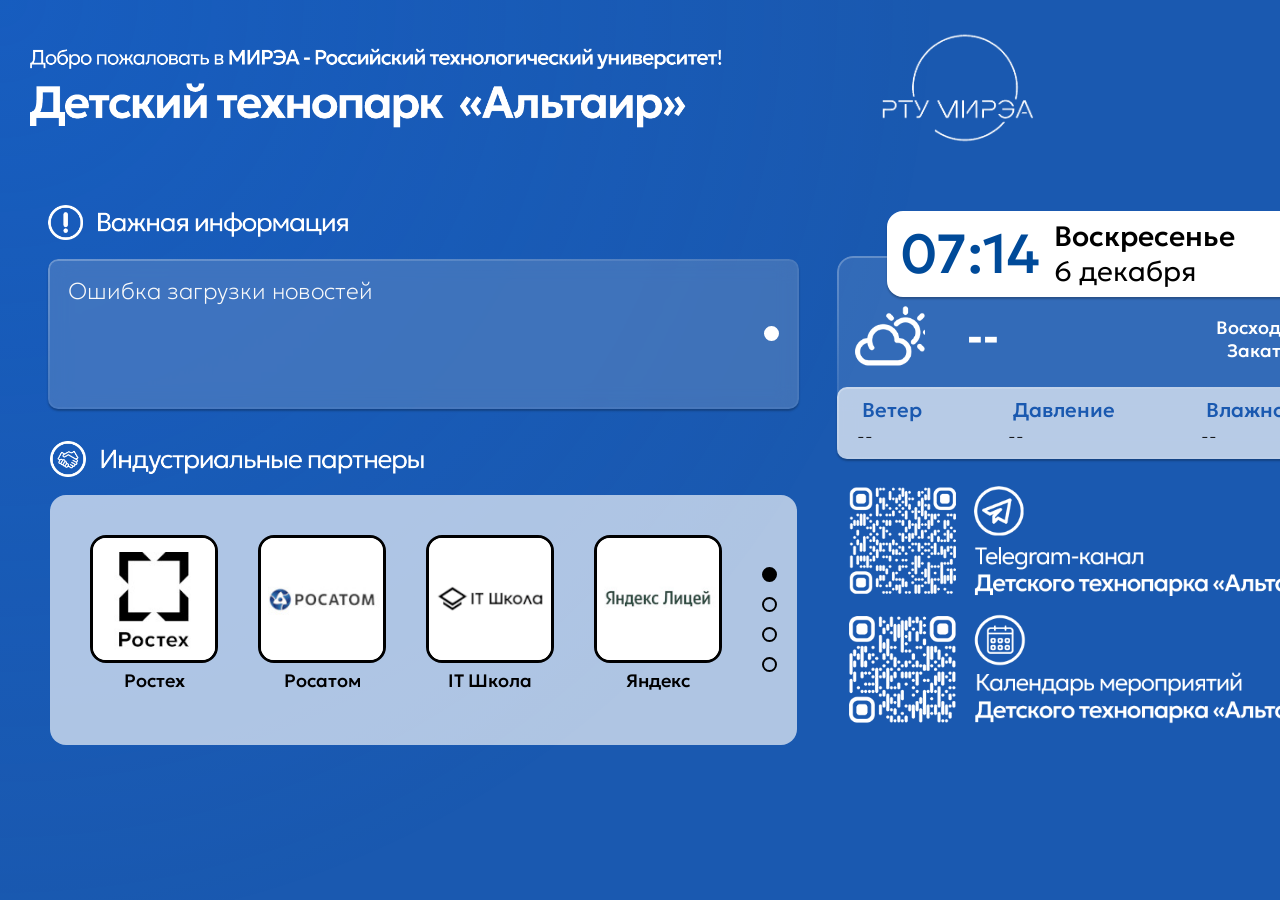
==== pages/partners/index.html @ 60ce4977 "first" ====
<!DOCTYPE html>
<html lang="ru">
<head>
    <meta charset="UTF-8" />
    <title>Детский технопарк «Альтаир»</title>
    <link rel="stylesheet" href="style.css" />
</head>
<body>
    <div class="bg-word"></div>

    <div class="page">
        <div class="header">
            <div class="header-left" id="mainTitleCard">
                <img class="header-name" src="./img/header-head.png" alt="Заголовок красивый" />
                <img class="header-logo" src="./img/logo.png"/>
            </div>
        </div>
        <div class="main-blocks">

        <div class="row-style">
            <div class="news-block">
                <div class="news-title">
                    <img src="./img/header-info.png" alt="Партнёры" />
                </div>
                <div class="news-card" id="newsCard">
                    <div class="news-content" id="newsAnimationContainer">
                        <h3 class="news-card-title" id="newsTitle">Загрузка новостей...</h3>
                    </div>
                    <div class="news-slider-dots" id="newsSliderDots">
                        
                    </div>
                </div>
            </div>

            <div class="partners-block">
                <div class="partners-header">
                    <img src="./img/header-partners.png" alt="Партнёры" />
                </div>

                <div class="partners-slider" id="partnersSlider">
                    <div class="partners-content">
                        <div class="partners-track" id="partnersTrack"></div>
                        <div class="slider-dots" id="sliderDots"></div>
                    </div>
                </div>
            </div>
        </div>

        <div class="main-zone">
            <div class="weather-time-wrapper">
                <div class="time-card">
                    <div class="time-big" id="time">10:30</div>
                    <div class="time-date">
                        <div class="time-weekday" id="weekdayText">Понедельник</div>
                        <div class="time-fulldate" id="fulldate">24 ноября</div>
                    </div>
                </div>

                <div class="weather-card">
                    <div class="weather-main-row">
                        <div class="weather-icon">
                            <img src="./img/weather-icon.png" alt="Погода" />
                        </div>
                        <div class="weather-main">
                            <div class="weather-temp" id="weather-temp">--</div>
                            <div class="weather-feel" id="weather-feel"></div>
                        </div>
                        <div class="sun-block">
                            <div class="sun-row">
                                Восход:
                                <span class="sun-time" id="sunrise">--:--</span>
                            </div>
                            <div class="sun-row">
                                Закат:
                                <span class="sun-time" id="sunset">--:--</span>
                            </div>
                        </div>
                    </div>
                  
                </div>
                <div class="weather-footer">
                        <div class="weather-item">
                            <b>Ветер</b><br />
                            <span id="weather-wind">--</span>
                        </div>
                        <div class="weather-item">
                            <b>Давление</b><br />
                            <span id="weather-pressure">--</span>
                        </div>
                        <div class="weather-item">
                            <b>Влажность</b><br />
                            <span id="weather-humidity">--</span>
                        </div>
                    </div>
            </div>

            <div class="qr-stack">
                <img src="./img/QR-код-тг.png" alt="QR Telegram" class="qr-img">
                <img src="./img/QR-коды-сайт.png" alt="QR Сайт" class="qr-img">
            </div>
        </div>
        </div>
    </div>

    <div class="modal-bg" id="modal-bg">
        <div class="modal-window">
            <span class="modal-close" id="modal-close">&times;</span>
            <div class="modal-title" id="modal-title"></div>
            <div class="modal-text" id="modal-text"></div>
        </div>
    </div>

    <script src="script.js"></script>
    <script src="newsParser.js"></script>
</body>
</html>
---- pages/partners/style.css ----
/* @font-face {
    font-family: "AltairDisplay";
    src: url("./fonts/AltairDisplay.woff2") format("woff2"),
         url("./fonts/AltairDisplay.woff") format("woff");
    font-weight: normal;
    font-style: normal;
} */
 @font-face {
    font-family: "Geologica Cursive";
    src: url("./fonts/Geologica_Cursive-Thin.ttf") format("truetype");
    font-weight: 100;
}

@font-face {
    font-family: "Geologica Cursive";
    src: url("./fonts/Geologica_Cursive-Light.ttf") format("truetype");
    font-weight: 200;
}

 @font-face {
    font-family: "Geologica Cursive";
    src: url("./fonts/Geologica_Cursive-Medium.ttf") format("truetype");
    font-weight:500;
 }

 @font-face {
    font-family: "Geologica Cursive";
    src: url("./fonts/Geologica_Cursive-Bold.ttf") format("truetype");
    font-weight:700;
 }

*,
*::before,
*::after {
    box-sizing: border-box;
}

body {
    margin: 0;
    padding: 0;
    /* font-family: "AltairDisplay", system-ui, -apple-system, BlinkMacSystemFont,
        "Segoe UI", sans-serif; */
    font-family: 'Geologica Cursive';
    background: #1a59b0;
    color: #ffffff;
}

.bg-word {
    position: fixed;
    inset: 0;
    background: radial-gradient(circle at top left, #0d6efd33, transparent 60%);
    pointer-events: none;
    z-index: 0;
}

.page {
    position: relative;
    z-index: 1;
    max-width: 1366px;
    margin: 0 auto;
    padding: 20px 30px 30px;
}

.header {
    display: grid;
    grid-template-columns: 1fr;
    margin-bottom: 10px;
}

.header-left {
    display: flex;
    align-items: center;
}

.header-name {
    width: auto;
    max-width: 65vw;
    margin-bottom: 10px;
}
.header-logo {
    width: auto;
    max-width: 15vw;
    margin-bottom: 10px;
}

.main-blocks {
    display: flex;
    flex-direction: row;
    gap:20px;
}

.row-style {
    display: flex;
    flex-direction: column;
    margin: 15px 0 20px;
    align-items: stretch;
    height:fit-content;
}

.header-right {
    display: flex;
    align-items: stretch;
}

.weather-time-wrapper {
    position: relative;
    width: 100%;
    padding-top: 18px;
    margin-top: 5%;
    background: #ffffff1c;
    border-radius: 16px;
}

/*Glassmorphism border*/
.weather-time-wrapper::before {
    content: '';
    position: absolute;
    top: 0;
    left: 0;
    right: 0;
    bottom: 0;
    border-radius: 16px;
    padding: 2px;
    background: linear-gradient(170deg, rgba(255, 255, 255, 0.25) 0%, rgba(255, 255, 255, 0.05) 50%);
    -webkit-mask: 
        linear-gradient(#fff 0 0) content-box, 
        linear-gradient(#fff 0 0);
    -webkit-mask-composite: xor;
    mask-composite: exclude;
    pointer-events: none;
}

.time-card {
    position: absolute;
    width: 90%;
    top: -45px;
    right: 0;
    background: #ffffff;
    color: #004a99;
    border-radius: 16px;
    padding: 5px 10px;
    display: flex;
    align-items: center;
    text-align: center;
    gap: 14px;
    border: 3px solid #ffffff;
    box-shadow: 0px 2px 2px rgba(0, 0, 0, 0.25);
    z-index: 2;
}

.time-big {
    font-size: 55px;
    font-weight: 500;
}

.time-date {
    text-align: left;
    color: #000;
}

.time-weekday {
    font-size: 28px;
    font-weight: 500;
}

.time-fulldate {
    font-size: 28px;
    font-weight: 200;
    text-align: left;
}

.weather-card {
    color: #fff;
    padding: 32px 18px 14px;
    display: flex;
    flex-direction: column;
    gap: 10px;
    position: relative;
    z-index: 1;
    text-align: center;
}

.weather-main-row {
    display: grid;
    grid-template-columns: auto 1fr auto;
    gap: 12px;
    align-items: center;
}

.weather-icon img {
    width: 70px;
}

.weather-main {
    display: flex;
    flex-direction: column;
    gap: 4px;
}

.weather-temp {
    text-align: left;
    padding-left:30px;
    font-size: 40px;
    font-weight: 700;
}

.weather-feel {
    text-align: left;
    padding-left:30px;
    font-size: 18px;
    font-weight: 200;
}

.weather-desc {
    text-align: left;
    padding-left:30px;
    font-size: 14px;
}

.sun-block {
    text-align: right;
    font-size: 18px;
    font-weight: 500;
}

.sun-time {
    font-weight: 100;
}

.weather-footer {
    display: flex;
    justify-content: space-between;
    gap: 10px;
    font-size: 20px;
    background: rgba(255, 255, 255, 0.65);
    color: #000;
    box-shadow: 0px 2px 2px rgba(0, 0, 0, 0.25);
    border-radius: 10px;
    /*Glassmorphism*/
    backdrop-filter: blur(10px);
    -webkit-backdrop-filter: blur(10px);
    padding:10px 20px;
}

/*Glassmorphism border*/
.weather-footer::before {
    content: '';
    position: absolute;
    top: 0;
    left: 0;
    right: 0;
    bottom: 0;
    border-radius: 10px;
    padding: 2px;
    font-weight: 500;
    background: linear-gradient(170deg, rgba(255, 255, 255, 0.25) 0%, rgba(255, 255, 255, 0.05) 50%);
    -webkit-mask: 
        linear-gradient(#fff 0 0) content-box, 
        linear-gradient(#fff 0 0);
    -webkit-mask-composite: xor;
    mask-composite: exclude;
    pointer-events: none;
}

.weather-item b {
    color: rgba(26, 89, 176, 1);
    margin: 5px;
    font-weight: 500;
}

.weather-item span {
   font-weight: 100;
}

/* Блок новостей слева */
.news-block {
    border-radius: 18px;
    padding: 14px 18px 16px;
    color: #ffffff;
    display: flex;
    flex-direction: column;
}

.news-content {
    width:100%;
    height:150px;
    display:flex;
    flex-direction: column;
    padding: 18px 20px 16px;
}

/* Стиль к точкам-слайдерам */
.news-slider-dots {
    display: flex;
    flex-direction: column;
    align-self:center;
    align-items: center;
    justify-content: center;
    gap: 15px;
    padding: 20px 20px 20px 0;
}

.news-slider-dot {
    width: 15px;
    height: 15px;
    border-radius: 50%;
    border: 2px solid #fff;
    background-color: #1A59B0;
    cursor: pointer;
    transition: all 0.3s ease;
    position: relative;
}

.news-slider-dot.active {
    background-color: #fff;
    border-color: #fff;
}

.news-slider-dot:hover {
    border-color: #f5f5f5;
}

.news-slider-dot.active:hover {
    background-color: #f5f5f5;
}

.news-title {
    font-size: 32px;
    font-weight: 100;
    margin-bottom: 10px;
}

.news-title img {
    max-width: 40%;
    height: auto;
}

/* Карточка новости */
.news-card {
    background: rgb(212, 212, 212, 0.2);
    
    color: #FAFAFA;
    overflow: hidden;
    display: flex;
    flex-direction: row;
    box-shadow: 0px 2px 2px rgba(0, 0, 0, 0.25);
    border-radius: 10px;
    /*Glassmorphism*/
    backdrop-filter: blur(10px);
    -webkit-backdrop-filter: blur(10px);
}

/*Glassmorphism border*/
.news-card::before {
    content: '';
    position: absolute;
    top: 0;
    left: 0;
    right: 0;
    bottom: 0;
    border-radius: 10px;
    padding: 2px;
    background: linear-gradient(170deg, rgba(255, 255, 255, 0.25) 0%, rgba(255, 255, 255, 0.05) 50%);
    -webkit-mask: 
        linear-gradient(#fff 0 0) content-box, 
        linear-gradient(#fff 0 0);
    -webkit-mask-composite: xor;
    mask-composite: exclude;
    pointer-events: none;
}


.news-card-image img {
    width: 100%;
    height: auto;
    display: block;
}

.news-card-body {
    padding: 18px 20px 16px;
}

.news-card-title {
    margin: 0 0 10px;
    font-size: 23px;
    font-weight: 100;
}

.news-card-date {
    font-size: 14px;
    color: #757575;
    margin-bottom: 14px;
}

.news-card-btn {
    display: inline-block;
    padding: 6px 14px;
    border-radius: 18px;
    background: #e6f1ff;
    color: #0057b8;
    font-size: 14px;
    text-decoration: none;
}

/* Партнёры + QR */
.main-zone {
    margin-top: 55px;
    gap:15px;
    display: flex;
    flex-direction: column;
    grid-template-columns: 2fr 1.1fr;
    
}

.partners-block {
    border-radius: 18px;
    padding: 16px 20px 18px;
    display: flex;
    flex-direction: column;
    gap: 14px;
    flex: 0 0 30%;
}

.partners-header img {
    max-width: 50%;
    height: auto;
}

.partners-slider {
    overflow: hidden;
    position: relative;
    height:250px;
    border-radius: 16px;
    background: rgba(255, 255, 255, 0.65);
}

.partners-content {
    display: flex;
    align-items: flex-start;
    gap: 30px;
    position: relative;
    height: 100%;
}

.slider-dots {
    display: flex;
    flex-direction: column;
    align-self:center;
    align-items: center;
    justify-content: center;
    gap: 15px;
    padding: 20px 20px 20px 0;
}

.slider-dot {
    width: 15px;
    height: 15px;
    border-radius: 50%;
    border: 2px solid #000;
    background-color: transparent;
    cursor: pointer;
    transition: all 0.3s ease;
    position: relative;
}

.slider-dot.active {
    background-color: #000;
    border-color: #000;
}

.slider-dot:hover {
    border-color: #333;
}

.slider-dot.active:hover {
    background-color: #333;
}

.partners-track {
    flex:1;
    display: flex;
    flex-direction: column;
    gap: 14px;
    padding: 10px 0;
}

.partners-track:hover {
    animation-play-state: paused;
}

.partners-row {
    display: flex;
    justify-content: center;
    align-items: center;
    max-width: 730px;
    gap: 20px;
    padding: 0 0 0 30px;
    flex-wrap: nowrap;
}

/* Пустая ячейка */
.partner-cell.empty-cell {
    cursor: default;
}

.partner-cell.empty-cell:hover {
    transform: none;
}

.empty-placeholder {
    width: 8em;
}

.partner-cell {
    flex: 0 0 22%;
    max-width: max-content;
    height: auto;
    padding: 30px 10px;
    text-align: center;
    cursor: pointer;
    color: #000;
    display: flex;
    flex-direction: column;
    justify-content: space-between;
    transition: transform 0.15s ease, box-shadow 0.15s ease;
}

.partner-cell img {
    background-color: #fff;
    /* max-width: 100%;
    max-height: 70px; */
    align-self:center;
    width: 8em;
    height: 8em;
    border: 3px solid transparent;
    border-color: #000;
    border-radius: 16px;
    object-fit: contain;
    margin-bottom: 6px;
}

.partner-name {
    text-align: center;
    font-size: 18px;
    font-weight: 500;
}

.side-block {
    display: flex;
    flex-direction: column;
    gap: 14px;
}

.qr-stack {
    border-radius: 18px;
    padding: 12px 12px 10px;
    display: flex;
    flex-direction: column;
    flex: 0 0 38%;
    gap: 10px;
    align-items: left;
    justify-content: center;
}

.qr-img {
    max-width: 480px;
    object-fit: contain;
}

/* Модалка партнёров */
.modal-bg {
    position: fixed;
    inset: 0;
    background: rgba(0, 0, 0, 0.65);
    display: none;
    align-items: center;
    justify-content: center;
    z-index: 100;
}

.modal-window {
    background: #ffffff;
    color: #003366;
    border-radius: 14px;
    padding: 18px 22px;
    max-width: 480px;
    width: 90%;
    position: relative;
}

.modal-close {
    position: absolute;
    right: 12px;
    top: 8px;
    font-size: 26px;
    cursor: pointer;
}

.modal-title {
    font-size: 20px;
    font-weight: 700;
    margin-bottom: 10px;
}

.modal-text {
    font-size: 14px;
    line-height: 1.4;
}

@media (max-width: 1100px) {
    .main-zone {
        grid-template-columns: 1fr;
    }

    .row-style {
        flex-direction: column;
    }
}

@media (max-width: 800px) {
    .qr-img {
        width: 120px;
        height: 120px;
    }
}
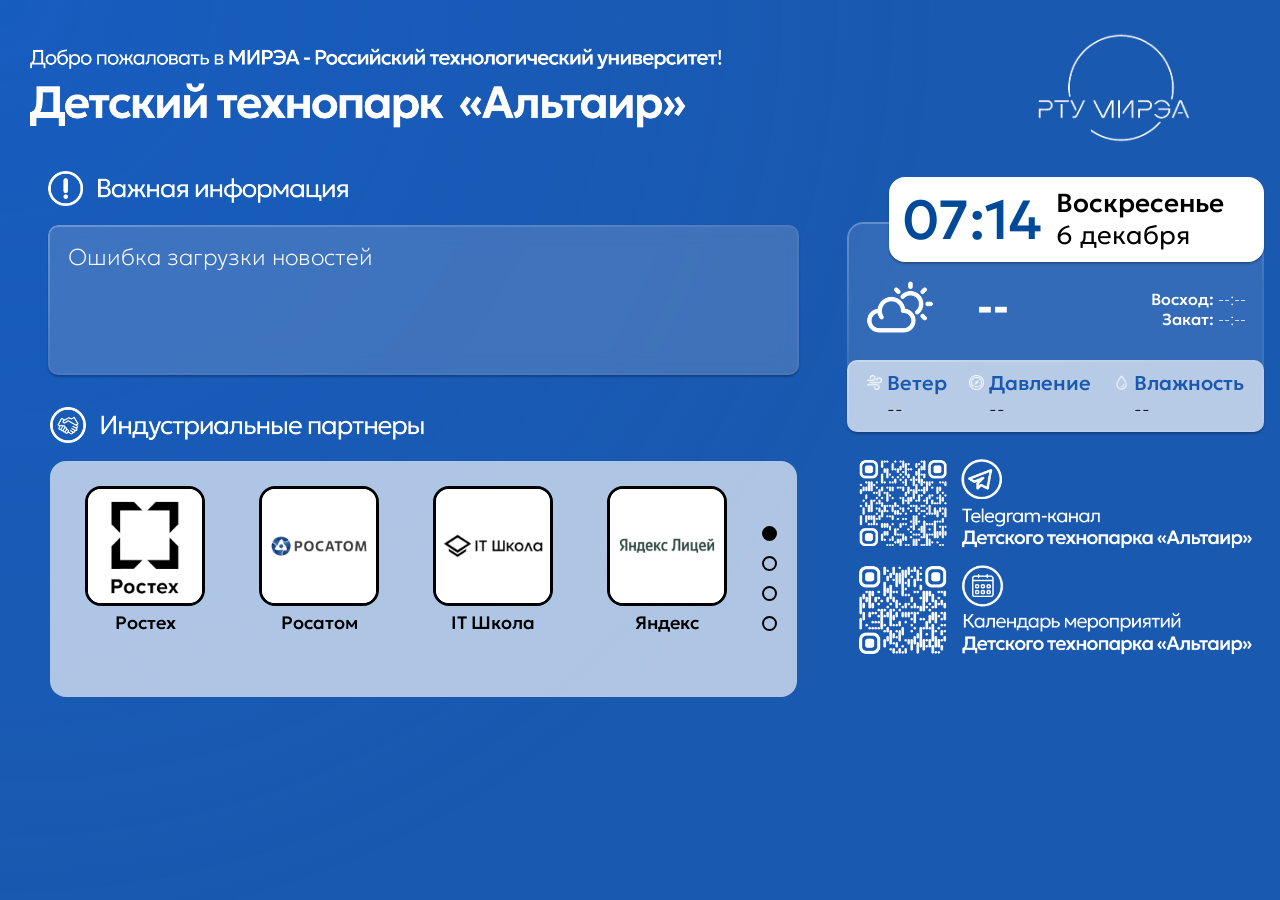
==== commit 3f0e3177: "Update index.html - add weather-footer icons" ====
--- a/pages/partners/index.html
+++ b/pages/partners/index.html
@@ -80,14 +80,17 @@
                 </div>
                 <div class="weather-footer">
                         <div class="weather-item">
+                            <img src="./img/wind.png"/>
                             <b>Ветер</b><br />
                             <span id="weather-wind">--</span>
                         </div>
                         <div class="weather-item">
+                            <img src="./img/barometer.png"/>
                             <b>Давление</b><br />
                             <span id="weather-pressure">--</span>
                         </div>
                         <div class="weather-item">
+                            <img src="./img/humidity.png"/>
                             <b>Влажность</b><br />
                             <span id="weather-humidity">--</span>
                         </div>
--- a/pages/partners/style.css
+++ b/pages/partners/style.css
@@ -58,29 +58,28 @@
     z-index: 1;
     max-width: 1366px;
     margin: 0 auto;
-    padding: 20px 30px 30px;
+    padding: 20px 70px 30px 30px;
 }
 
 .header {
     display: grid;
     grid-template-columns: 1fr;
-    margin-bottom: 10px;
+    
 }
 
 .header-left {
     display: flex;
     align-items: center;
+    justify-content: space-between;
 }
 
 .header-name {
     width: auto;
     max-width: 65vw;
-    margin-bottom: 10px;
 }
 .header-logo {
     width: auto;
     max-width: 15vw;
-    margin-bottom: 10px;
 }
 
 .main-blocks {
@@ -159,12 +158,12 @@
 }
 
 .time-weekday {
-    font-size: 28px;
+    font-size: 26px;
     font-weight: 500;
 }
 
 .time-fulldate {
-    font-size: 28px;
+    font-size: 26px;
     font-weight: 200;
     text-align: left;
 }
@@ -207,7 +206,7 @@
 .weather-feel {
     text-align: left;
     padding-left:30px;
-    font-size: 18px;
+    font-size: 16px;
     font-weight: 200;
 }
 
@@ -219,7 +218,7 @@
 
 .sun-block {
     text-align: right;
-    font-size: 18px;
+    font-size: 16px;
     font-weight: 500;
 }
 
@@ -262,20 +261,25 @@
     pointer-events: none;
 }
 
+.weather-item img {
+    width: 15px;
+}
+
 .weather-item b {
     color: rgba(26, 89, 176, 1);
-    margin: 5px;
+    margin: 5px 0;
     font-weight: 500;
 }
 
 .weather-item span {
    font-weight: 100;
+   margin-left: 20px;
 }
 
 /* Блок новостей слева */
 .news-block {
     border-radius: 18px;
-    padding: 14px 18px 16px;
+    padding: 0px 18px 16px;
     color: #ffffff;
     display: flex;
     flex-direction: column;
@@ -402,14 +406,14 @@
     text-decoration: none;
 }
 
-/* Партнёры + QR */
 .main-zone {
-    margin-top: 55px;
+    width:37%;
+    margin-top: 45px;
     gap:15px;
     display: flex;
     flex-direction: column;
     grid-template-columns: 2fr 1.1fr;
-    
+    padding: 0 10px;    
 }
 
 .partners-block {
@@ -429,7 +433,8 @@
 .partners-slider {
     overflow: hidden;
     position: relative;
-    height:250px;
+    width: 747px;
+    height:236px;
     border-radius: 16px;
     background: rgba(255, 255, 255, 0.65);
 }
@@ -491,11 +496,13 @@
 .partners-row {
     display: flex;
     justify-content: center;
-    align-items: center;
+    align-items: flex-start;
     max-width: 730px;
     gap: 20px;
     padding: 0 0 0 30px;
     flex-wrap: nowrap;
+    flex-shrink: 0;
+    justify-content: space-between;
 }
 
 /* Пустая ячейка */
@@ -512,17 +519,19 @@
 }
 
 .partner-cell {
-    flex: 0 0 22%;
+    flex: 0 0 160px;
     max-width: max-content;
-    height: auto;
-    padding: 30px 10px;
+    height: 216px;
+    padding: 15px 5px;
     text-align: center;
     cursor: pointer;
     color: #000;
     display: flex;
     flex-direction: column;
-    justify-content: space-between;
+    align-items: center;
+    justify-content: flex-start;
     transition: transform 0.15s ease, box-shadow 0.15s ease;
+    box-sizing: border-box;
 }
 
 .partner-cell img {
@@ -530,19 +539,29 @@
     /* max-width: 100%;
     max-height: 70px; */
     align-self:center;
-    width: 8em;
-    height: 8em;
+    width: 120px;
+    height: 120px;
     border: 3px solid transparent;
     border-color: #000;
     border-radius: 16px;
     object-fit: contain;
     margin-bottom: 6px;
+    flex-shrink: 0;
 }
 
 .partner-name {
     text-align: center;
     font-size: 18px;
     font-weight: 500;
+    width: 100%;
+    max-height: 60px;
+    overflow: hidden;
+    display: -webkit-box;
+    -webkit-line-clamp: 3;
+    -webkit-box-orient: vertical;
+    line-height: 1.2;
+    word-wrap: break-word;
+    word-break: break-word;
 }
 
 .side-block {
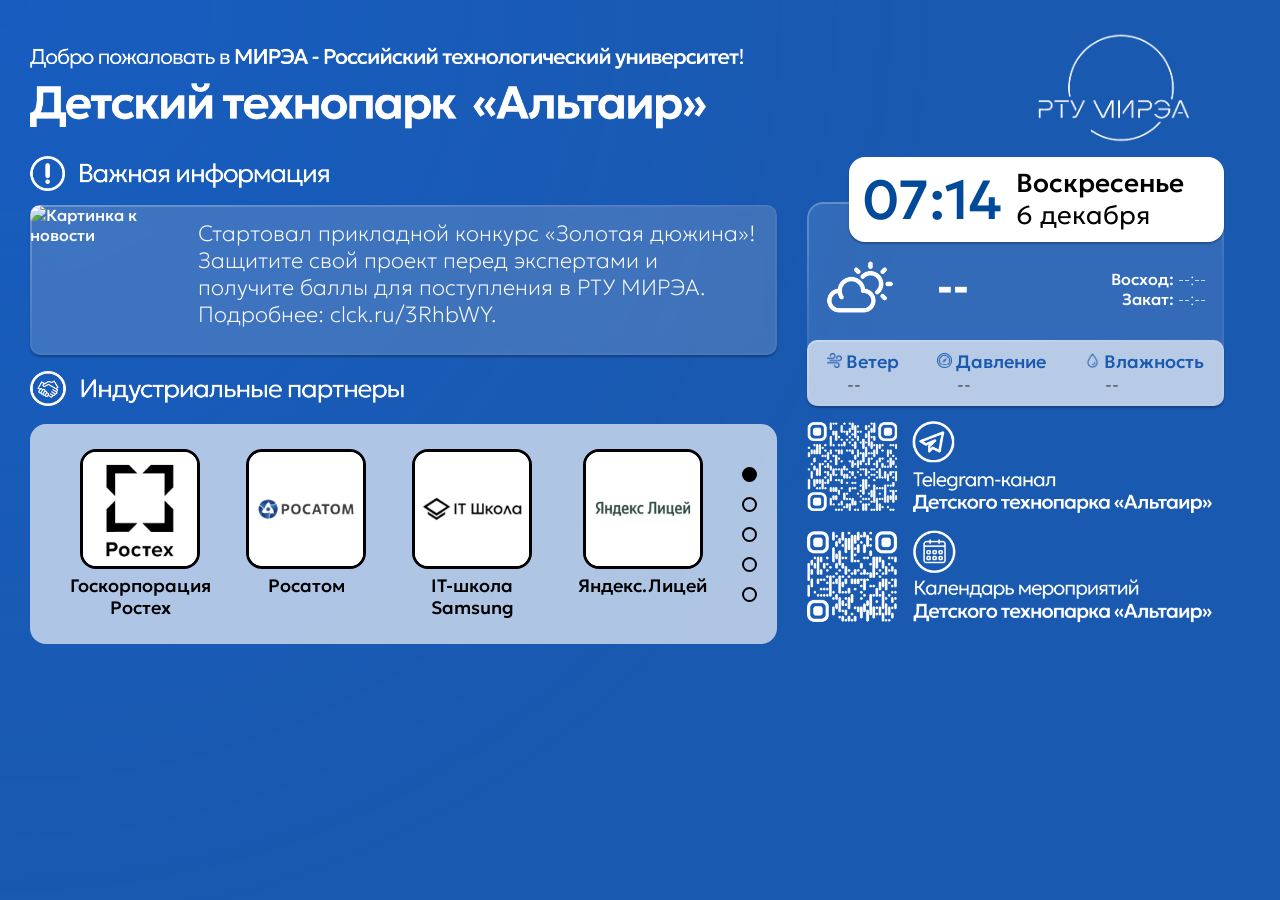
==== commit 6535e83b: "Add news" ====
--- a/pages/partners/index.html
+++ b/pages/partners/index.html
@@ -23,12 +23,16 @@
                     <img src="./img/header-info.png" alt="Партнёры" />
                 </div>
                 <div class="news-card" id="newsCard">
-                    <div class="news-content" id="newsAnimationContainer">
-                        <h3 class="news-card-title" id="newsTitle">Загрузка новостей...</h3>
+                    <div class="news-content">
+                        <img src="./img//test/loading.png" id="newsImage" alt="Картинка к новости" />
+                        <div class="news-text" id="newsAnimationContainer">
+                            <h3 class="news-card-title" id="newsTitle">Загрузка новостей...</h3>
+                        </div>
                     </div>
                     <div class="news-slider-dots" id="newsSliderDots">
-                        
+                    
                     </div>
+                    
                 </div>
             </div>
 
--- a/pages/partners/style.css
+++ b/pages/partners/style.css
@@ -1,10 +1,3 @@
-/* @font-face {
-    font-family: "AltairDisplay";
-    src: url("./fonts/AltairDisplay.woff2") format("woff2"),
-         url("./fonts/AltairDisplay.woff") format("woff");
-    font-weight: normal;
-    font-style: normal;
-} */
  @font-face {
     font-family: "Geologica Cursive";
     src: url("./fonts/Geologica_Cursive-Thin.ttf") format("truetype");
@@ -62,9 +55,7 @@
 }
 
 .header {
-    display: grid;
-    grid-template-columns: 1fr;
-    
+    width:100%;
 }
 
 .header-left {
@@ -75,7 +66,7 @@
 
 .header-name {
     width: auto;
-    max-width: 65vw;
+    max-width: 60vw;
 }
 .header-logo {
     width: auto;
@@ -91,7 +82,7 @@
 .row-style {
     display: flex;
     flex-direction: column;
-    margin: 15px 0 20px;
+    margin-bottom: 20px;
     align-items: stretch;
     height:fit-content;
 }
@@ -230,7 +221,7 @@
     display: flex;
     justify-content: space-between;
     gap: 10px;
-    font-size: 20px;
+    font-size: 18px;
     background: rgba(255, 255, 255, 0.65);
     color: #000;
     box-shadow: 0px 2px 2px rgba(0, 0, 0, 0.25);
@@ -279,18 +270,29 @@
 /* Блок новостей слева */
 .news-block {
     border-radius: 18px;
-    padding: 0px 18px 16px;
+    
     color: #ffffff;
     display: flex;
     flex-direction: column;
 }
 
 .news-content {
+    display:flex;
+    flex-direction: row;
+    justify-content: space-between;
+    width:100%;
+}
+
+.news-text{
     width:100%;
     height:150px;
-    display:flex;
-    flex-direction: column;
-    padding: 18px 20px 16px;
+    padding: 15px 18px;
+}
+#newsImage{
+    border-radius: 5px 0 0 5px;
+    align-self: center;
+    height:100%;
+    width: 190px;
 }
 
 /* Стиль к точкам-слайдерам */
@@ -331,7 +333,7 @@
 .news-title {
     font-size: 32px;
     font-weight: 100;
-    margin-bottom: 10px;
+    margin-bottom: 5px;
 }
 
 .news-title img {
@@ -342,7 +344,7 @@
 /* Карточка новости */
 .news-card {
     background: rgb(212, 212, 212, 0.2);
-    
+    height: 150px;
     color: #FAFAFA;
     overflow: hidden;
     display: flex;
@@ -385,9 +387,11 @@
 }
 
 .news-card-title {
-    margin: 0 0 10px;
-    font-size: 23px;
+    margin:0;
+    height:100%;
+    font-size: 22px;
     font-weight: 100;
+    overflow: hidden;
 }
 
 .news-card-date {
@@ -408,7 +412,7 @@
 
 .main-zone {
     width:37%;
-    margin-top: 45px;
+    margin-top: 25px;
     gap:15px;
     display: flex;
     flex-direction: column;
@@ -418,7 +422,7 @@
 
 .partners-block {
     border-radius: 18px;
-    padding: 16px 20px 18px;
+    padding: 16px 0px 18px 0;
     display: flex;
     flex-direction: column;
     gap: 14px;
@@ -434,7 +438,7 @@
     overflow: hidden;
     position: relative;
     width: 747px;
-    height:236px;
+    height:220px;
     border-radius: 16px;
     background: rgba(255, 255, 255, 0.65);
 }
@@ -521,7 +525,7 @@
 .partner-cell {
     flex: 0 0 160px;
     max-width: max-content;
-    height: 216px;
+    height: 200px;
     padding: 15px 5px;
     text-align: center;
     cursor: pointer;
@@ -572,7 +576,7 @@
 
 .qr-stack {
     border-radius: 18px;
-    padding: 12px 12px 10px;
+    padding: 0px 12px 10px 0;
     display: flex;
     flex-direction: column;
     flex: 0 0 38%;
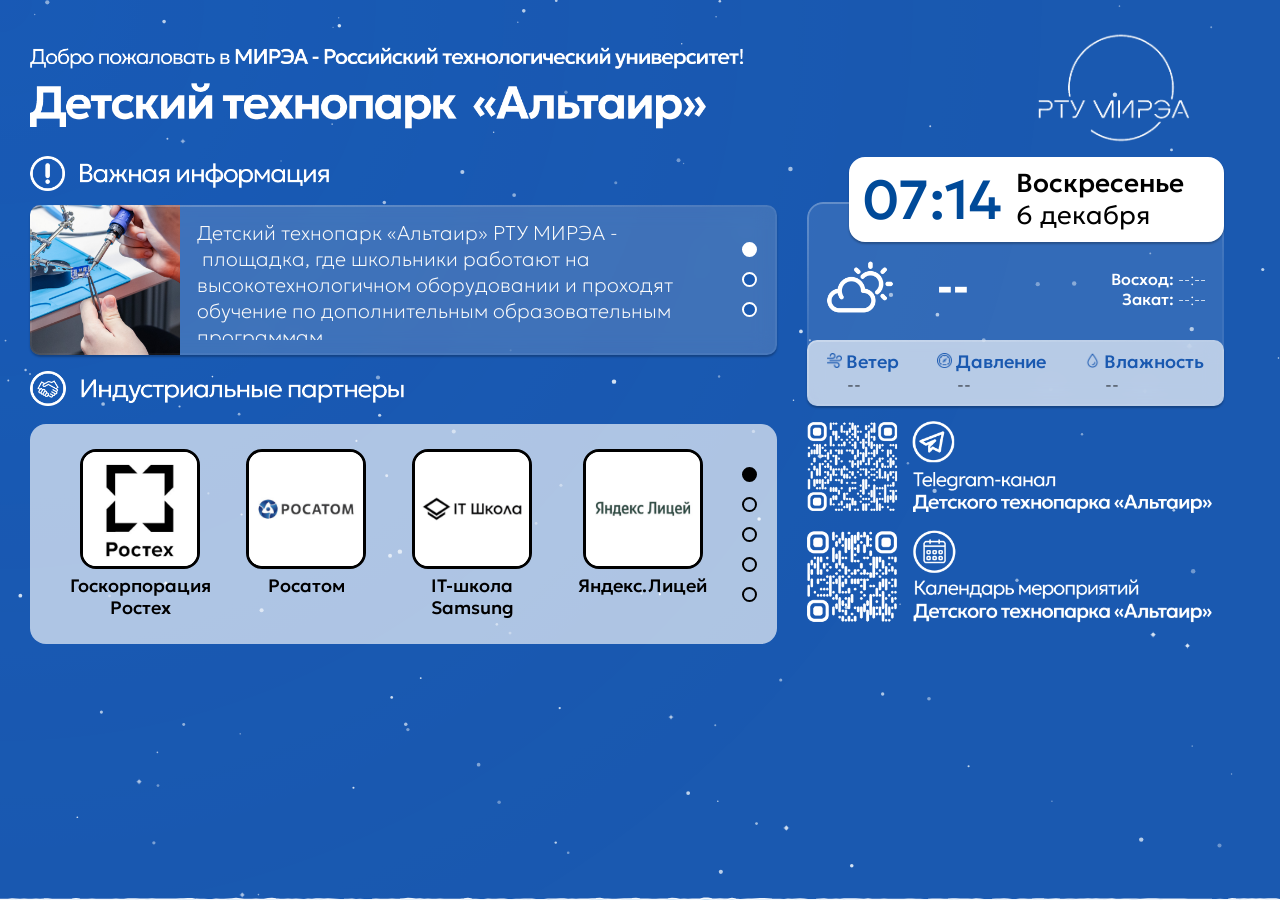
==== commit aeb8bffc: "Add files via upload" ====
--- a/pages/partners/index.html
+++ b/pages/partners/index.html
@@ -4,6 +4,7 @@
     <meta charset="UTF-8" />
     <title>Детский технопарк «Альтаир»</title>
     <link rel="stylesheet" href="style.css" />
+    <link rel="stylesheet" href="winter.css" />
 </head>
 <body>
     <div class="bg-word"></div>
@@ -119,5 +120,6 @@
 
     <script src="script.js"></script>
     <script src="newsParser.js"></script>
+    <script src="winter.js"></script>
 </body>
 </html>
--- a/pages/partners/style.css
+++ b/pages/partners/style.css
@@ -281,18 +281,19 @@
     flex-direction: row;
     justify-content: space-between;
     width:100%;
+    max-width:747px;
 }
 
 .news-text{
     width:100%;
     height:150px;
-    padding: 15px 18px;
+    padding: 15px 17px;
 }
 #newsImage{
     border-radius: 5px 0 0 5px;
     align-self: center;
     height:100%;
-    width: 190px;
+    width: 150px;
 }
 
 /* Стиль к точкам-слайдерам */
@@ -389,7 +390,7 @@
 .news-card-title {
     margin:0;
     height:100%;
-    font-size: 22px;
+    font-size: 20px;
     font-weight: 100;
     overflow: hidden;
 }
@@ -486,6 +487,7 @@
 }
 
 .partners-track {
+    position: relative;
     flex:1;
     display: flex;
     flex-direction: column;
--- a/pages/partners/winter.css
+++ b/pages/partners/winter.css
@@ -0,0 +1,134 @@
+/* ==========================================================
+   ЗИМНЕЕ ОФОРМЛЕНИЕ ДЕТСКОГО ТЕХНОПАРКА «АЛЬТАИР»
+   Подключается отдельным файлом после style.css.
+   Исходные style.css и script.js менять не требуется.
+   ========================================================== */
+
+/* 1. Морозный декоративный слой на фоне всей страницы.
+   .bg-word уже существует в index.html и находится за .page. */
+.bg-word {
+    background-image:
+        url("./img/winter/background_frost_overlay.svg"),
+        radial-gradient(circle at top left, #0d6efd33, transparent 70%);
+    background-repeat: no-repeat, no-repeat;
+    background-position: center center, top left;
+    background-size: cover, auto;
+    opacity: 0.36;
+}
+
+/* 2. Морозные ветви в нижних углах экрана.
+   Используем два псевдоэлемента существующего .bg-word.
+   Оригинальный frost_corner.svg нарисован для верхнего левого угла:
+   отражение по вертикали и по обеим осям переносит его вниз. */
+.bg-word::before,
+.bg-word::after {
+    content: "";
+    position: absolute;
+    inset: 0;
+    background-image: url("./img/winter/frost_corner.svg");
+    background-repeat: no-repeat;
+    background-position: left top;
+    background-size: clamp(165px, 17vw, 275px) auto;
+    opacity: 0.76;
+    pointer-events: none;
+}
+
+/* Левый нижний угол */
+.bg-word::before {
+    transform: scaleY(-1);
+    transform-origin: center;
+}
+
+/* Правый нижний угол */
+.bg-word::after {
+    transform: scale(-1, -1);
+    transform-origin: center;
+}
+
+/* 3. Гирлянда вдоль верхней части экрана.
+   SVG имеет прозрачное пространство снизу, поэтому его можно
+   разместить в компактной области, не закрывая заголовок. */
+.page::before {
+    content: "";
+    position: fixed;
+    top: 0;
+    left: -2vw;
+    width: 104vw;
+    height: clamp(90px, 9.2vw, 148px);
+    background-image: url("./img/winter/garland_top.svg");
+    background-repeat: no-repeat;
+    background-position: center top;
+    background-size: 100% 100%;
+    z-index: 20;
+    pointer-events: none;
+}
+
+/* 4. Морозный узор в правом верхнем углу карточки новости.
+   У .news-card уже занят ::before для стеклянной рамки,
+   поэтому декоративный узор размещаем через ::after. */
+.news-card {
+    position: relative;
+    isolation: isolate;
+}
+
+.news-card::after {
+    content: "";
+    position: absolute;
+    top: 0;
+    right: 0;
+    width: min(175px, 30%);
+    aspect-ratio: 1.2 / 1;
+    background-image: url("./img/winter/frost_corner.svg");
+    background-repeat: no-repeat;
+    background-position: center;
+    background-size: 100% 100%;
+    opacity: 0.28;
+    transform: scaleX(-1);
+    transform-origin: center;
+    z-index: 0;
+    pointer-events: none;
+}
+
+/* Контент новости и точки должны оставаться поверх морозного узора. */
+.news-card .news-content,
+.news-card .news-slider-dots {
+    position: relative;
+    z-index: 1;
+}
+
+/* Сохраняем стеклянную рамку поверх декора и контента.
+   Ранее ::before уже создавал эту рамку, но не имел своего z-index. */
+.news-card::before {
+    z-index: 2;
+}
+
+/* На узких экранах декоративные углы немного уменьшаются. */
+@media (max-width: 800px) {
+    .bg-word::before,
+    .bg-word::after {
+        background-size: 155px auto;
+        opacity: 0.62;
+    }
+
+    .news-card::after {
+        width: 112px;
+        opacity: 0.38;
+    }
+}
+
+/* ДОБАВИТЬ В КОНЕЦ СУЩЕСТВУЮЩЕГО winter.css */
+
+/*
+   Canvas создаётся автоматически файлом winter.js.
+   Он располагается поверх фонового .bg-word, но под .page,
+   поэтому снежинки не перекрывают текст, логотипы и карточки.
+*/
+#winterSnowCanvas {
+    position: fixed;
+    inset: 0;
+    display: block;
+    width: 100vw;
+    height: 100vh;
+    z-index: 0;
+    pointer-events: none;
+}
